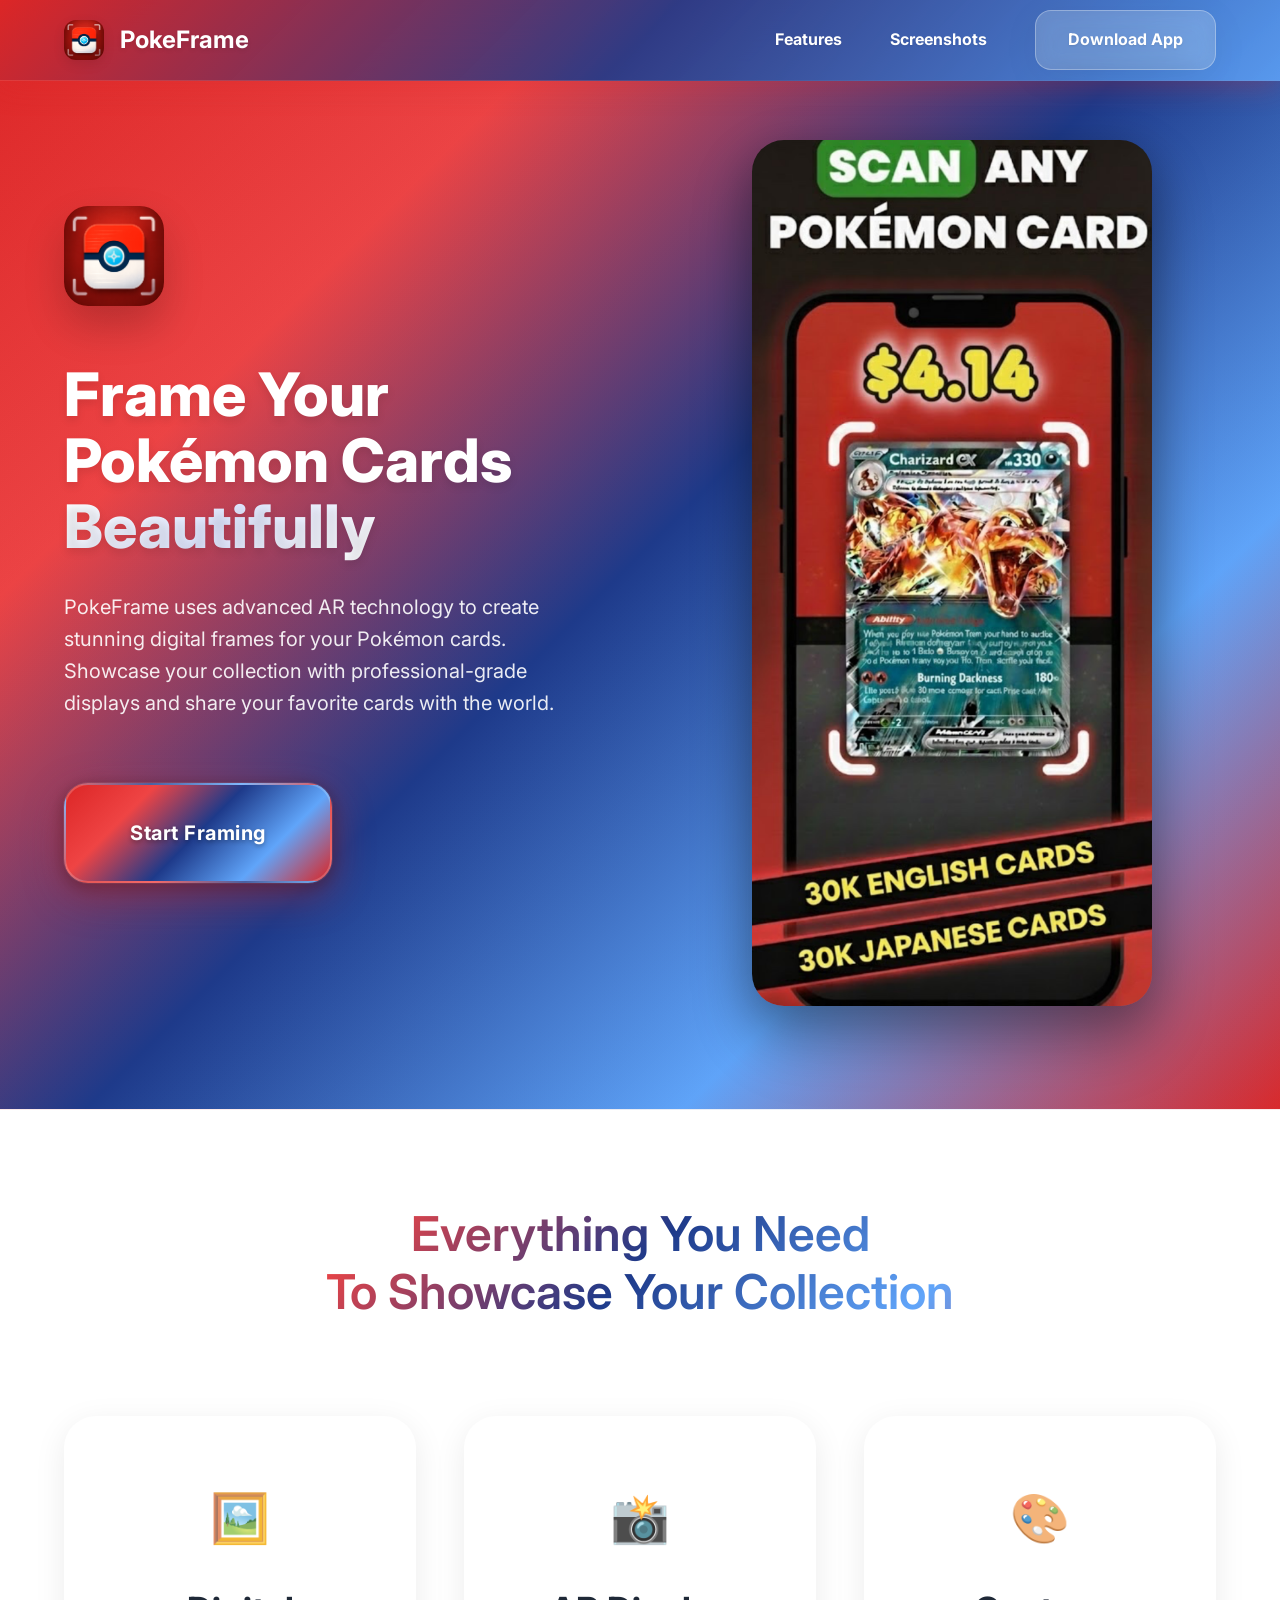
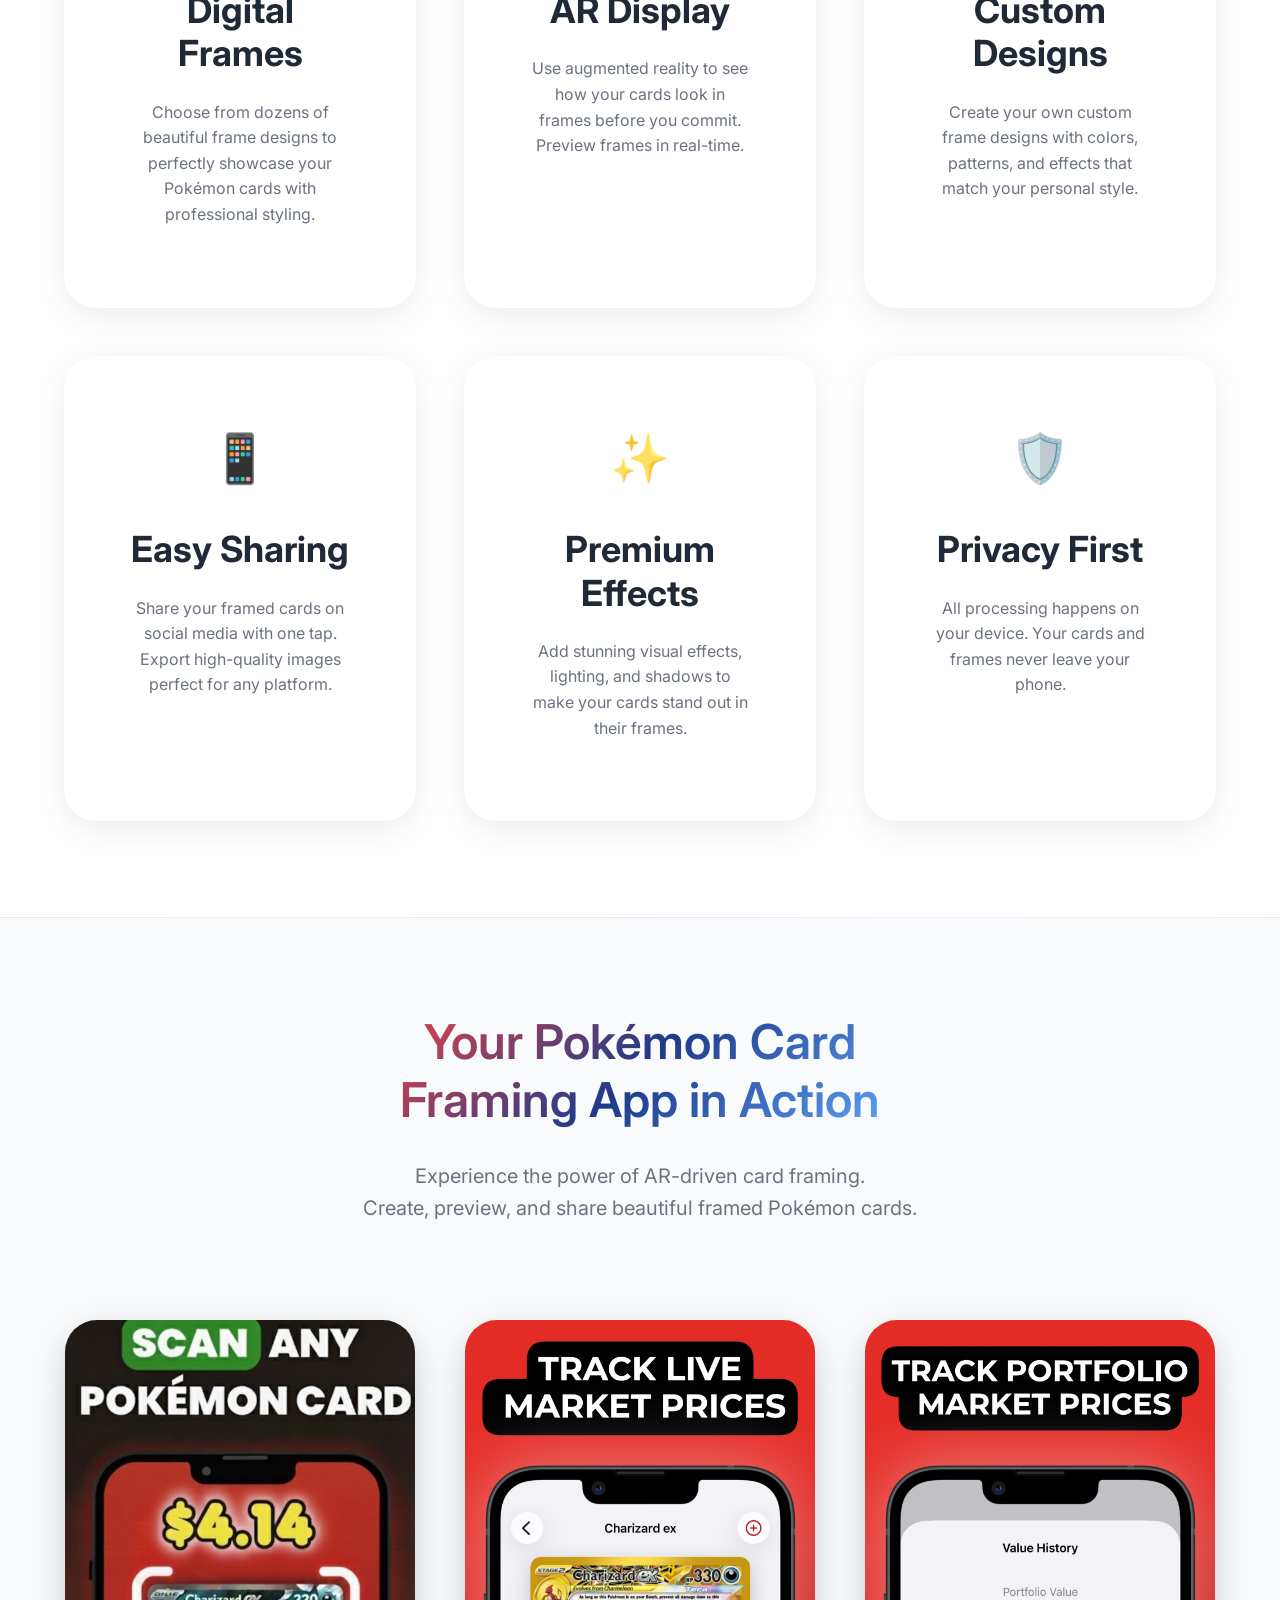
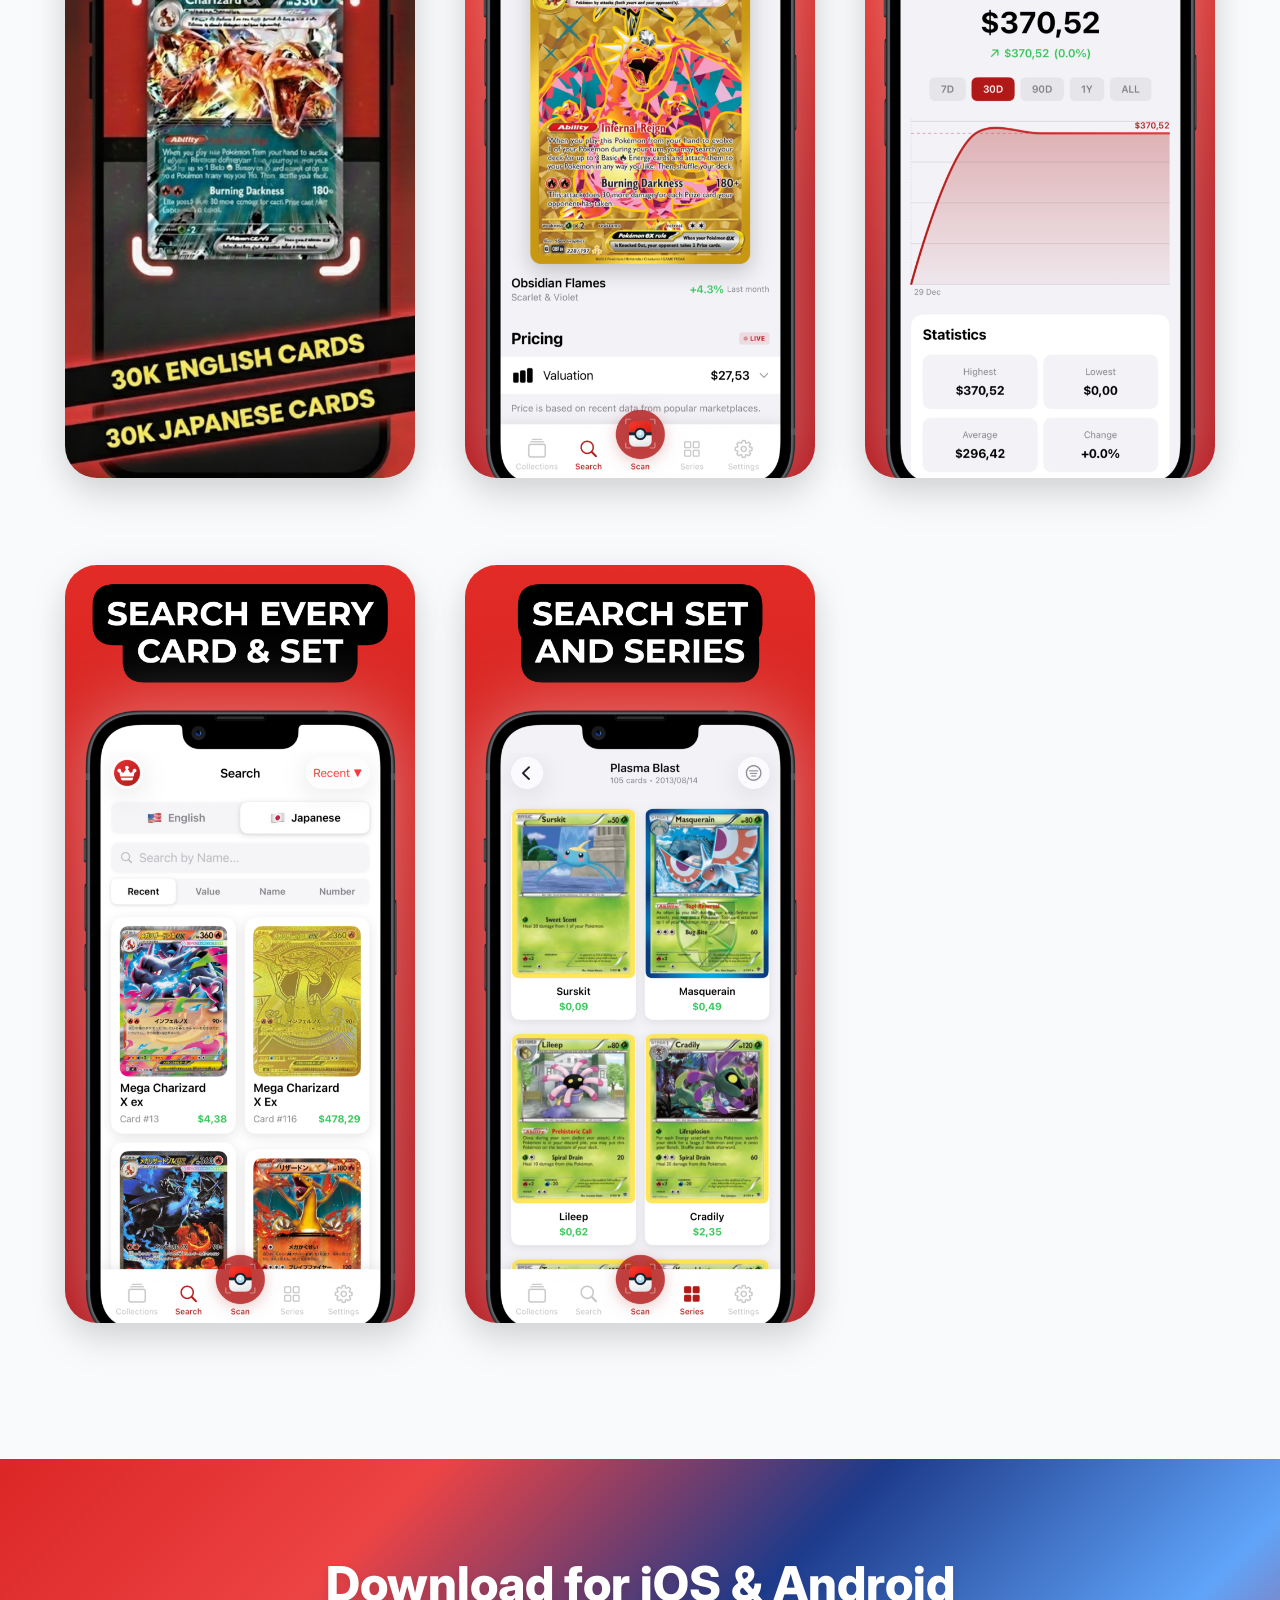
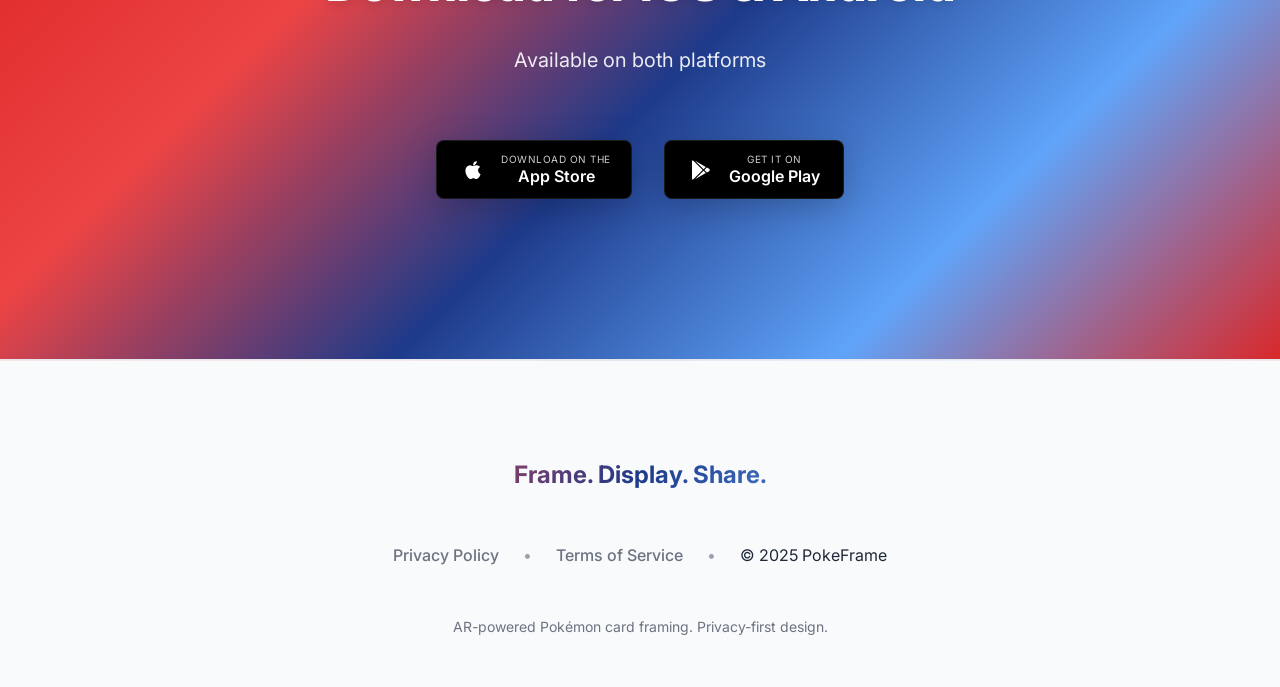
==== index.html @ 89353e00 "Add files via upload" ====
<!DOCTYPE html>
<html lang="en">
  <head>
    <meta charset="UTF-8" />
    <meta name="viewport" content="width=device-width, initial-scale=1.0" />
    <title>PokeFrame - Frame Your Pokémon Cards</title>
    <meta
      name="description"
      content="Frame and display your Pokémon cards with AR-powered technology. Create stunning digital frames and showcase your collection."
    />
    <meta
      name="keywords"
      content="pokemon cards, card frame, pokemon tcg, AR display, card showcase, collection display, mobile app, iOS, Android"
    />

    <!-- Open Graph / Facebook -->
    <meta property="og:type" content="website" />
    <meta property="og:url" content="https://pokeframe.app/" />
    <meta
      property="og:title"
      content="PokeFrame - Frame Your Pokémon Cards"
    />
    <meta
      property="og:description"
      content="Frame and display your Pokémon cards with AR-powered technology. Create stunning digital frames and showcase your collection."
    />
    <meta
      property="og:image"
      content="https://pokeframe.app/images/og-image.jpg"
    />

    <!-- Twitter -->
    <meta property="twitter:card" content="summary_large_image" />
    <meta property="twitter:url" content="https://pokeframe.app/" />
    <meta
      property="twitter:title"
      content="PokeFrame - Frame Your Pokémon Cards"
    />
    <meta
      property="twitter:description"
      content="Frame and display your Pokémon cards with AR-powered technology. Create stunning digital frames and showcase your collection."
    />
    <meta
      property="twitter:image"
      content="https://pokeframe.app/images/og-image.jpg"
    />

    <!-- Favicon -->
    <link rel="icon" type="image/png" href="images/icon.png" />

    <!-- CSS -->
    <link rel="stylesheet" href="styles.css" />

    <!-- Fonts -->
    <link rel="preconnect" href="https://fonts.googleapis.com" />
    <link rel="preconnect" href="https://fonts.gstatic.com" crossorigin />
    <link
      href="https://fonts.googleapis.com/css2?family=Inter:wght@300;400;500;600;700&display=swap"
      rel="stylesheet"
    />

    <!-- Structured Data -->
    <script type="application/ld+json">
      {
        "@context": "https://schema.org",
        "@type": "MobileApplication",
        "name": "PokeFrame",
        "description": "Frame and display your Pokémon cards with AR-powered technology",
        "operatingSystem": "iOS, Android",
        "applicationCategory": "Entertainment",
        "offers": {
          "@type": "Offer",
          "price": "0",
          "priceCurrency": "USD"
        }
      }
    </script>
  </head>
  <body>
    <!-- Navigation -->
    <nav class="navbar">
      <div class="nav-container">
        <div class="nav-logo">
          <img src="images/icon.png" alt="PokeFrame" class="logo" />
          <span class="logo-text">PokeFrame</span>
        </div>
        <div class="nav-menu">
          <a href="#features" class="nav-link">Features</a>
          <a href="#screenshots" class="nav-link">Screenshots</a>
          <a href="#download" class="nav-link download-btn">Download App</a>
        </div>
        <div class="nav-toggle">
          <span></span>
          <span></span>
          <span></span>
        </div>
      </div>
    </nav>

    <!-- Hero Section -->
    <section class="hero" id="hero">
      <div class="container">
        <div class="hero-content">
          <div class="hero-icon">
            <img src="images/icon.png" alt="PokeFrame" class="app-icon" />
          </div>
          <h1 class="hero-title">
            Frame Your Pokémon Cards<br />
            <span class="gradient-text">Beautifully</span>
          </h1>
          <p class="hero-subtitle">
            PokeFrame uses advanced AR technology to create stunning digital frames for your Pokémon cards. 
            Showcase your collection with professional-grade displays and share your favorite cards with the world.
          </p>
          <div class="hero-cta">
            <a href="#download" class="btn btn-primary">Start Framing</a>
          </div>
        </div>
        <div class="hero-screenshots">
          <div class="screenshot-main">
            <img
              src="images/1.png"
              alt="PokeFrame Card Framing Interface"
              class="main-screenshot"
            />
          </div>
        </div>
      </div>
    </section>

    <!-- Features Section -->
    <section class="features" id="features">
      <div class="container">
        <div class="section-header">
          <h2>Everything You Need<br />To Showcase Your Collection</h2>
        </div>
        <div class="features-grid">
          <div class="feature-card">
            <div class="feature-icon">🖼️</div>
            <h3>Digital Frames</h3>
            <p>
              Choose from dozens of beautiful frame designs to perfectly showcase 
              your Pokémon cards with professional styling.
            </p>
          </div>
          <div class="feature-card">
            <div class="feature-icon">📸</div>
            <h3>AR Display</h3>
            <p>
              Use augmented reality to see how your cards look in frames before 
              you commit. Preview frames in real-time.
            </p>
          </div>
          <div class="feature-card">
            <div class="feature-icon">🎨</div>
            <h3>Custom Designs</h3>
            <p>
              Create your own custom frame designs with colors, patterns, and 
              effects that match your personal style.
            </p>
          </div>
          <div class="feature-card">
            <div class="feature-icon">📱</div>
            <h3>Easy Sharing</h3>
            <p>
              Share your framed cards on social media with one tap. Export high-quality 
              images perfect for any platform.
            </p>
          </div>
          <div class="feature-card">
            <div class="feature-icon">✨</div>
            <h3>Premium Effects</h3>
            <p>
              Add stunning visual effects, lighting, and shadows to make your 
              cards stand out in their frames.
            </p>
          </div>
          <div class="feature-card">
            <div class="feature-icon">🛡️</div>
            <h3>Privacy First</h3>
            <p>
              All processing happens on your device. Your cards and frames 
              never leave your phone.
            </p>
          </div>
        </div>
      </div>
    </section>

    <!-- Screenshots Section -->
    <section class="screenshots" id="screenshots">
      <div class="container">
        <div class="section-header">
          <h2>Your Pokémon Card<br />Framing App in Action</h2>
          <p>
            Experience the power of AR-driven card framing.<br />
            Create, preview, and share beautiful framed Pokémon cards.
          </p>
        </div>
        <div class="screenshots-grid">
          <div class="screenshot">
            <img
              src="images/1.png"
              alt="PokeFrame Main Interface"
            />
          </div>
          <div class="screenshot">
            <img
              src="images/2.png"
              alt="PokeFrame Frame Selection"
            />
          </div>
          <div class="screenshot">
            <img
              src="images/3.png"
              alt="PokeFrame AR Preview"
            />
          </div>
          <div class="screenshot">
            <img
              src="images/4.png"
              alt="PokeFrame Customization"
            />
          </div>
          <div class="screenshot">
            <img
              src="images/5.png"
              alt="PokeFrame Sharing"
            />
          </div>
        </div>
      </div>
    </section>

    <!-- Download Section -->
    <section class="download" id="download">
      <div class="container">
        <div class="download-content">
          <h2>Download for iOS & Android</h2>
          <p>Available on both platforms</p>
          <div class="download-buttons">
            <a href="https://apps.apple.com/app/id6755980336" class="download-btn app-store">
              <div class="store-button">
                <div class="store-icon">
                  <svg width="24" height="24" viewBox="0 0 24 24" fill="currentColor">
                    <path d="M17.05 20.28c-.98.95-2.05.88-3.08.4-1.09-.5-2.08-.48-3.24 0-1.44.62-2.2.44-3.06-.4C2.79 15.25 3.51 7.59 9.05 7.31c1.35.07 2.29.74 3.08.8 1.18-.24 2.31-.93 3.57-.84 1.51.12 2.65.72 3.4 1.8-3.12 1.87-2.38 5.98.48 7.13-.57 1.5-1.31 2.99-2.54 4.09l.01-.01zM12.03 7.25c-.15-2.23 1.66-4.07 3.74-4.25.29 2.58-2.34 4.5-3.74 4.25z"/>
                  </svg>
                </div>
                <div class="store-text">
                  <div class="store-label">Download on the</div>
                  <div class="store-name">App Store</div>
                </div>
              </div>
            </a>
            <a href="#" class="download-btn google-play">
              <div class="store-button">
                <div class="store-icon">
                  <svg width="24" height="24" viewBox="0 0 24 24" fill="currentColor">
                    <path d="M3,20.5V3.5C3,2.91 3.34,2.39 3.84,2.15L13.69,12L3.84,21.85C3.34,21.6 3,21.09 3,20.5M16.81,15.12L6.05,21.34L14.54,12.85L16.81,15.12M20.16,10.81C20.5,11.08 20.75,11.5 20.75,12C20.75,12.5 20.53,12.9 20.18,13.18L17.89,14.5L15.39,12L17.89,9.5L20.16,10.81M6.05,2.66L16.81,8.88L14.54,11.15L6.05,2.66Z"/>
                  </svg>
                </div>
                <div class="store-text">
                  <div class="store-label">GET IT ON</div>
                  <div class="store-name">Google Play</div>
                </div>
              </div>
            </a>
          </div>
        </div>
      </div>
    </section>

    <!-- Footer -->
    <footer class="footer">
      <div class="container">
        <div class="footer-content">
          <div class="footer-tagline">
            <p>Frame. Display. Share.</p>
          </div>
          <div class="footer-links">
            <a href="privacy.html">Privacy Policy</a>
            <span class="separator">•</span>
            <a href="terms.html">Terms of Service</a>
            <span class="separator">•</span>
            <span>© 2025 PokeFrame</span>
          </div>
          <div class="footer-note">
            <p>AR-powered Pokémon card framing. Privacy-first design.</p>
          </div>
        </div>
      </div>
    </footer>

    <!-- JavaScript -->
    <script src="script.js"></script>
  </body>
</html>
---- styles.css ----
/* Reset and Base Styles */
* {
  margin: 0;
  padding: 0;
  box-sizing: border-box;
}

:root {
  /* Poké Ball themed Colors - Red/White/Blue */
  --primary: #DC2626;
  --primary-dark: #B91C1C;
  --primary-light: #EF4444;
  --secondary: #1E3A8A;
  --secondary-dark: #1E40AF;
  --accent: #60A5FA;
  --accent-dark: #3B82F6;
  --text-primary: #1F2937;
  --text-secondary: #6B7280;
  --text-light: #9CA3AF;
  --background: #FFFFFF;
  --background-alt: #F9FAFB;
  --border: #E5E7EB;
  --shadow: rgba(0, 0, 0, 0.08);
  --shadow-hover: rgba(0, 0, 0, 0.12);
  --gradient-primary: linear-gradient(
    135deg,
    #DC2626 0%,
    #EF4444 25%,
    #1E3A8A 50%,
    #60A5FA 75%,
    #DC2626 100%
  );
  --gradient-secondary: linear-gradient(135deg, #F9FAFB 0%, #F3F4F6 100%);
  --gradient-glow: linear-gradient(
    135deg,
    rgba(220, 38, 38, 0.15) 0%,
    rgba(30, 58, 138, 0.1) 50%,
    rgba(96, 165, 250, 0.1) 100%
  );

  /* Typography */
  --font-family: "Inter", -apple-system, BlinkMacSystemFont, "Segoe UI", Roboto,
    sans-serif;
  --font-size-xs: 0.75rem;
  --font-size-sm: 0.875rem;
  --font-size-base: 1rem;
  --font-size-lg: 1.125rem;
  --font-size-xl: 1.25rem;
  --font-size-2xl: 1.5rem;
  --font-size-3xl: 1.875rem;
  --font-size-4xl: 2.25rem;
  --font-size-5xl: 3rem;
  --font-size-6xl: 3.75rem;

  /* Spacing */
  --spacing-xs: 0.5rem;
  --spacing-sm: 1rem;
  --spacing-md: 1.5rem;
  --spacing-lg: 2rem;
  --spacing-xl: 3rem;
  --spacing-2xl: 4rem;
  --spacing-3xl: 6rem;

  /* Border Radius */
  --radius-sm: 0.375rem;
  --radius-md: 0.5rem;
  --radius-lg: 0.75rem;
  --radius-xl: 1rem;
  --radius-2xl: 1.5rem;
  --radius-3xl: 2rem;

  /* Transitions */
  --transition: all 0.3s ease;
  --transition-slow: all 0.5s ease;
  --transition-fast: all 0.15s ease;
}

/* Dark Mode */
@media (prefers-color-scheme: dark) {
  :root {
    --text-primary: #ffffff;
    --text-secondary: #D1D5DB;
    --text-light: #9CA3AF;
    --background: #111827;
    --background-alt: #1F2937;
    --border: #374151;
    --shadow: rgba(0, 0, 0, 0.3);
    --shadow-hover: rgba(0, 0, 0, 0.4);
  }
}

html {
  scroll-behavior: smooth;
}

body {
  font-family: var(--font-family);
  font-size: var(--font-size-base);
  line-height: 1.6;
  color: var(--text-primary);
  background: radial-gradient(
      circle at 50% 50%,
      rgba(220, 38, 38, 0.1) 0%,
      rgba(30, 58, 138, 0.08) 30%,
      rgba(96, 165, 250, 0.05) 60%,
      rgba(220, 38, 38, 0.02) 100%
    ),
    linear-gradient(135deg, #FFFFFF 0%, #F9FAFB 50%, #F3F4F6 100%);
  background-attachment: fixed;
  overflow-x: hidden;
}

/* Typography */
h1,
h2,
h3,
h4,
h5,
h6 {
  font-weight: 600;
  line-height: 1.2;
  margin-bottom: var(--spacing-sm);
}

h1 {
  font-size: var(--font-size-6xl);
}
h2 {
  font-size: var(--font-size-5xl);
}
h3 {
  font-size: var(--font-size-4xl);
}
h4 {
  font-size: var(--font-size-3xl);
}
h5 {
  font-size: var(--font-size-2xl);
}
h6 {
  font-size: var(--font-size-xl);
}

p {
  margin-bottom: var(--spacing-sm);
  color: var(--text-secondary);
}

/* Container */
.container {
  max-width: 1200px;
  margin: 0 auto;
  padding: 0 var(--spacing-md);
}

/* Buttons */
.btn {
  display: inline-flex;
  align-items: center;
  gap: var(--spacing-xs);
  padding: var(--spacing-lg) var(--spacing-2xl);
  border: none;
  border-radius: var(--radius-2xl);
  font-size: var(--font-size-xl);
  font-weight: 600;
  text-decoration: none;
  cursor: pointer;
  transition: var(--transition);
  white-space: nowrap;
  position: relative;
  overflow: hidden;
  min-width: 200px;
  justify-content: center;
}

.btn::before {
  content: "";
  position: absolute;
  top: 0;
  left: -100%;
  width: 100%;
  height: 100%;
  background: linear-gradient(
    90deg,
    transparent,
    rgba(255, 255, 255, 0.2),
    transparent
  );
  transition: var(--transition-slow);
}

.btn:hover::before {
  left: 100%;
}

.btn-primary {
  background: var(--gradient-primary);
  color: white;
  box-shadow: 0 12px 40px rgba(220, 38, 38, 0.4), 0 4px 16px rgba(0, 0, 0, 0.2),
    0 0 0 1px rgba(255, 255, 255, 0.1);
  transform: translateY(0);
  border: 2px solid rgba(255, 255, 255, 0.2);
  backdrop-filter: blur(10px);
  text-shadow: 0 2px 4px rgba(0, 0, 0, 0.3);
  font-weight: 700;
  letter-spacing: 0.5px;
  filter: drop-shadow(0 4px 8px rgba(0, 0, 0, 0.2));
}

.btn-primary:hover {
  transform: translateY(-6px);
  box-shadow: 0 20px 60px rgba(220, 38, 38, 0.5), 0 8px 24px rgba(0, 0, 0, 0.3),
    0 0 0 2px rgba(255, 255, 255, 0.3);
  border-color: rgba(255, 255, 255, 0.4);
  text-shadow: 0 2px 6px rgba(0, 0, 0, 0.4);
  filter: drop-shadow(0 8px 16px rgba(0, 0, 0, 0.3)) brightness(1.1);
}

/* Navigation */
.navbar {
  position: fixed;
  top: 0;
  left: 0;
  right: 0;
  background: linear-gradient(
    135deg,
    rgba(220, 38, 38, 0.95) 0%,
    rgba(30, 58, 138, 0.9) 50%,
    rgba(96, 165, 250, 0.85) 100%
  );
  backdrop-filter: blur(20px);
  border-bottom: 1px solid rgba(255, 255, 255, 0.1);
  z-index: 1000;
  transition: var(--transition);
  box-shadow: 0 4px 30px rgba(220, 38, 38, 0.3);
}

.nav-container {
  max-width: 1200px;
  margin: 0 auto;
  padding: 0 var(--spacing-md);
  display: flex;
  align-items: center;
  justify-content: space-between;
  height: 80px;
}

.nav-logo {
  display: flex;
  align-items: center;
  gap: var(--spacing-sm);
}

.logo {
  width: 40px;
  height: 40px;
  border-radius: var(--radius-lg);
  box-shadow: 0 4px 12px rgba(0, 0, 0, 0.1);
  transition: var(--transition);
}

.logo:hover {
  transform: scale(1.1);
}

.logo-text {
  font-size: var(--font-size-2xl);
  font-weight: 700;
  color: white;
  text-shadow: 0 2px 4px rgba(0, 0, 0, 0.1);
}

.nav-menu {
  display: flex;
  align-items: center;
  gap: var(--spacing-xl);
}

.nav-link {
  color: rgba(255, 255, 255, 0.95);
  text-decoration: none;
  font-weight: 600;
  transition: var(--transition);
  position: relative;
  padding: var(--spacing-xs) 0;
  text-shadow: 0 1px 2px rgba(0, 0, 0, 0.1);
}

.nav-link::after {
  content: "";
  position: absolute;
  bottom: 0;
  left: 0;
  width: 0;
  height: 2px;
  background: white;
  transition: var(--transition);
}

.nav-link:hover {
  color: white;
  text-shadow: 0 2px 4px rgba(0, 0, 0, 0.2);
}

.nav-link:hover::after {
  width: 100%;
  box-shadow: 0 0 8px rgba(255, 255, 255, 0.3);
}

.nav-link.download-btn {
  background: rgba(255, 255, 255, 0.2);
  color: white;
  padding: var(--spacing-sm) var(--spacing-lg);
  border-radius: var(--radius-xl);
  border: 1px solid rgba(255, 255, 255, 0.3);
  backdrop-filter: blur(10px);
}

.nav-link.download-btn:hover {
  background: rgba(255, 255, 255, 0.3);
  transform: translateY(-2px);
}

.nav-toggle {
  display: none;
  flex-direction: column;
  cursor: pointer;
}

.nav-toggle span {
  width: 25px;
  height: 3px;
  background: white;
  margin: 3px 0;
  transition: var(--transition);
}

/* Hero Section */
.hero {
  padding: 140px 0 var(--spacing-3xl);
  background: var(--gradient-primary);
  min-height: 100vh;
  display: flex;
  align-items: center;
  color: white;
  position: relative;
  overflow: hidden;
}

.hero::before {
  content: "";
  position: absolute;
  top: 0;
  left: 0;
  right: 0;
  bottom: 0;
  background: var(--gradient-glow);
  opacity: 0.3;
  animation: pulse 4s ease-in-out infinite;
}

@keyframes pulse {
  0%,
  100% {
    opacity: 0.3;
  }
  50% {
    opacity: 0.5;
  }
}

.hero .container {
  display: grid;
  grid-template-columns: 1fr 1fr;
  gap: var(--spacing-3xl);
  align-items: center;
  position: relative;
  z-index: 2;
}

.hero-content {
  max-width: 600px;
}

.hero-icon {
  margin-bottom: var(--spacing-xl);
  animation: float 6s ease-in-out infinite;
}

@keyframes float {
  0%,
  100% {
    transform: translateY(0px);
  }
  50% {
    transform: translateY(-10px);
  }
}

.app-icon {
  width: 100px;
  height: 100px;
  border-radius: var(--radius-2xl);
  box-shadow: 0 20px 40px rgba(0, 0, 0, 0.2);
  transition: var(--transition);
}

.app-icon:hover {
  transform: scale(1.05) rotate(5deg);
}

.hero-title {
  font-size: var(--font-size-6xl);
  font-weight: 800;
  line-height: 1.1;
  margin-bottom: var(--spacing-lg);
  color: white;
  text-shadow: 0 4px 8px rgba(0, 0, 0, 0.1);
}

.gradient-text {
  background: linear-gradient(135deg, #ffffff, #E0E7FF, #ffffff);
  -webkit-background-clip: text;
  -webkit-text-fill-color: transparent;
  background-clip: text;
  animation: shimmer 3s ease-in-out infinite;
}

@keyframes shimmer {
  0%,
  100% {
    background-position: 0% 50%;
  }
  50% {
    background-position: 100% 50%;
  }
}

.hero-subtitle {
  font-size: var(--font-size-xl);
  color: rgba(255, 255, 255, 0.9);
  margin-bottom: var(--spacing-2xl);
  line-height: 1.6;
  font-weight: 400;
}

.hero-cta {
  margin-bottom: var(--spacing-2xl);
}

.hero-screenshots {
  display: flex;
  flex-direction: column;
  gap: var(--spacing-xl);
  align-items: center;
  justify-content: center;
  animation: slideInRight 1s ease-out;
}

@keyframes slideInRight {
  from {
    opacity: 0;
    transform: translateX(50px);
  }
  to {
    opacity: 1;
    transform: translateX(0);
  }
}

.screenshot-main {
  position: relative;
}

.main-screenshot {
  width: 100%;
  max-width: 400px;
  height: auto;
  border-radius: var(--radius-3xl);
  box-shadow: 0 30px 60px rgba(0, 0, 0, 0.3);
  transition: var(--transition);
  filter: drop-shadow(0 10px 20px rgba(0, 0, 0, 0.2));
}

.main-screenshot:hover {
  transform: translateY(-10px) scale(1.02);
  box-shadow: 0 40px 80px rgba(0, 0, 0, 0.4);
}

/* Section Styles */
.section-header {
  text-align: center;
  margin-bottom: var(--spacing-3xl);
}

.section-header h2 {
  margin-bottom: var(--spacing-lg);
  background: var(--gradient-primary);
  -webkit-background-clip: text;
  -webkit-text-fill-color: transparent;
  background-clip: text;
}

.section-header p {
  font-size: var(--font-size-xl);
  max-width: 700px;
  margin: 0 auto;
  color: var(--text-secondary);
}

/* Features Section */
.features {
  padding: var(--spacing-3xl) 0;
  background: var(--background);
  position: relative;
}

.features::before {
  content: "";
  position: absolute;
  top: 0;
  left: 0;
  right: 0;
  height: 1px;
  background: var(--gradient-primary);
  opacity: 0.1;
}

.features-grid {
  display: grid;
  grid-template-columns: repeat(auto-fit, minmax(350px, 1fr));
  gap: var(--spacing-xl);
}

.feature-card {
  background: var(--background);
  padding: var(--spacing-2xl);
  border-radius: var(--radius-3xl);
  border: none;
  text-align: center;
  transition: var(--transition);
  box-shadow: 0 8px 32px var(--shadow);
  position: relative;
  overflow: hidden;
}

.feature-card::before {
  content: "";
  position: absolute;
  top: 0;
  left: 0;
  right: 0;
  height: 4px;
  background: var(--gradient-primary);
  transform: scaleX(0);
  transition: var(--transition);
}

.feature-card:hover {
  transform: translateY(-8px);
  box-shadow: 0 20px 60px var(--shadow-hover);
}

.feature-card:hover::before {
  transform: scaleX(1);
}

.feature-icon {
  font-size: 3rem;
  margin-bottom: var(--spacing-lg);
  opacity: 0.8;
  transition: var(--transition);
}

.feature-card:hover .feature-icon {
  transform: scale(1.1);
  opacity: 1;
}

.feature-card h3 {
  margin-bottom: var(--spacing-md);
  font-weight: 700;
}

/* Screenshots Section */
.screenshots {
  padding: var(--spacing-3xl) 0;
  background: var(--background-alt);
  position: relative;
}

.screenshots::before {
  content: "";
  position: absolute;
  top: 0;
  left: 0;
  right: 0;
  height: 1px;
  background: var(--gradient-primary);
  opacity: 0.1;
}

.screenshots-grid {
  display: grid;
  grid-template-columns: repeat(auto-fit, minmax(300px, 1fr));
  gap: var(--spacing-xl);
}

.screenshot {
  text-align: center;
  transition: var(--transition);
}

.screenshot img {
  width: 100%;
  max-width: 350px;
  height: auto;
  border-radius: var(--radius-3xl);
  margin-bottom: var(--spacing-lg);
  box-shadow: 0 20px 40px var(--shadow);
  transition: var(--transition);
  filter: drop-shadow(0 8px 16px rgba(0, 0, 0, 0.1));
}

.screenshot img:hover {
  transform: translateY(-8px) scale(1.02);
  box-shadow: 0 30px 60px var(--shadow-hover);
}

.screenshot h4 {
  margin-bottom: var(--spacing-sm);
  font-weight: 600;
}

/* Download Section */
.download {
  padding: var(--spacing-3xl) 0;
  background: var(--gradient-primary);
  color: white;
  text-align: center;
  position: relative;
  overflow: hidden;
}

.download::before {
  content: "";
  position: absolute;
  top: 0;
  left: 0;
  right: 0;
  bottom: 0;
  background: var(--gradient-glow);
  opacity: 0.2;
}

.download .container {
  position: relative;
  z-index: 2;
}

.download h2 {
  color: white;
  margin-bottom: var(--spacing-lg);
  font-size: var(--font-size-5xl);
  font-weight: 800;
  text-shadow: 0 4px 8px rgba(0, 0, 0, 0.1);
}

.download p {
  color: rgba(255, 255, 255, 0.9);
  font-size: var(--font-size-xl);
  margin-bottom: var(--spacing-2xl);
  font-weight: 400;
}

.download-buttons {
  display: flex;
  justify-content: center;
  gap: var(--spacing-lg);
  margin-bottom: var(--spacing-2xl);
  flex-wrap: wrap;
}

.download-btn {
  transition: var(--transition);
  filter: drop-shadow(0 8px 16px rgba(0, 0, 0, 0.2));
  text-decoration: none;
}

.download-btn:hover {
  transform: translateY(-4px);
  filter: drop-shadow(0 12px 24px rgba(0, 0, 0, 0.3));
  text-decoration: none;
}

.store-button {
  display: flex;
  align-items: center;
  gap: 12px;
  background: #000;
  color: #fff;
  padding: 12px 20px;
  border-radius: 8px;
  min-width: 180px;
  transition: all 0.3s ease;
  text-decoration: none;
  border: 1px solid rgba(255, 255, 255, 0.1);
}

.store-button:hover {
  background: #1a1a1a;
  transform: translateY(-2px);
  color: #fff;
  text-decoration: none;
  border-color: rgba(255, 255, 255, 0.2);
  box-shadow: 0 8px 24px rgba(0, 0, 0, 0.3);
}

.store-icon {
  display: flex;
  align-items: center;
  justify-content: center;
  width: 32px;
  height: 32px;
  flex-shrink: 0;
  border-radius: 4px;
  overflow: visible;
}

.store-icon svg {
  width: 24px;
  height: 24px;
  fill: currentColor;
}

.store-text {
  display: flex;
  flex-direction: column;
  line-height: 1.2;
}

.store-label {
  font-size: 10px;
  font-weight: 400;
  opacity: 0.8;
  text-transform: uppercase;
  letter-spacing: 0.5px;
  color: #fff;
}

.store-name {
  font-size: 16px;
  font-weight: 600;
  margin-top: 2px;
  color: #fff;
}

.download-btn img {
  height: 70px;
  width: auto;
}

/* Footer */
.footer {
  background: var(--background-alt);
  padding: var(--spacing-3xl) 0 var(--spacing-lg);
  border-top: 1px solid var(--border);
  position: relative;
}

.footer::before {
  content: "";
  position: absolute;
  top: 0;
  left: 0;
  right: 0;
  height: 1px;
  background: var(--gradient-primary);
  opacity: 0.1;
}

.footer-content {
  text-align: center;
}

.footer-tagline {
  margin-bottom: var(--spacing-xl);
}

.footer-tagline p {
  font-size: var(--font-size-2xl);
  font-weight: 700;
  color: var(--text-primary);
  background: var(--gradient-primary);
  -webkit-background-clip: text;
  -webkit-text-fill-color: transparent;
  background-clip: text;
}

.footer-links {
  display: flex;
  justify-content: center;
  align-items: center;
  gap: var(--spacing-md);
  margin-bottom: var(--spacing-xl);
  flex-wrap: wrap;
}

.footer-links a {
  color: var(--text-secondary);
  text-decoration: none;
  transition: var(--transition);
  font-weight: 500;
}

.footer-links a:hover {
  color: var(--primary);
  transform: translateY(-2px);
}

.separator {
  color: var(--text-light);
}

.footer-note {
  color: var(--text-light);
  font-size: var(--font-size-sm);
}

/* Responsive Design */
@media (max-width: 1024px) {
  .hero .container {
    gap: var(--spacing-2xl);
  }

  .hero-title {
    font-size: var(--font-size-5xl);
  }

  .main-screenshot {
    max-width: 350px;
  }

  .features-grid {
    grid-template-columns: repeat(auto-fit, minmax(300px, 1fr));
  }
}

@media (max-width: 768px) {
  .nav-menu {
    display: none;
  }

  .nav-toggle {
    display: flex;
  }

  .hero {
    text-align: center;
    padding: 120px 0 var(--spacing-2xl);
  }

  .hero .container {
    grid-template-columns: 1fr;
    gap: var(--spacing-2xl);
  }

  .hero-content {
    order: 2;
  }

  .hero-screenshots {
    order: 1;
  }

  .hero-title {
    font-size: var(--font-size-4xl);
  }

  .hero-subtitle {
    font-size: var(--font-size-lg);
  }

  .features-grid {
    grid-template-columns: 1fr;
  }

  .screenshots-grid {
    grid-template-columns: repeat(auto-fit, minmax(280px, 1fr));
  }

  .download-buttons {
    flex-direction: column;
    align-items: center;
    gap: var(--spacing-md);
  }

  .store-button {
    min-width: 200px;
    padding: 14px 24px;
  }

  .footer-links {
    flex-direction: column;
    gap: var(--spacing-sm);
  }

  .separator {
    display: none;
  }
}

@media (max-width: 480px) {
  .container {
    padding: 0 var(--spacing-sm);
  }

  .hero-title {
    font-size: var(--font-size-3xl);
  }

  .hero-subtitle {
    font-size: var(--font-size-base);
  }

  .section-header h2 {
    font-size: var(--font-size-3xl);
  }

  .feature-card,
  .screenshot {
    padding: var(--spacing-xl);
  }

  .main-screenshot {
    max-width: 300px;
  }

  .download-btn img {
    height: 60px;
  }
}

/* Mobile Menu Styles */
.nav-menu.active {
  display: flex;
  position: absolute;
  top: 100%;
  left: 0;
  right: 0;
  background: linear-gradient(
    135deg,
    rgba(220, 38, 38, 0.98) 0%,
    rgba(30, 58, 138, 0.95) 50%,
    rgba(96, 165, 250, 0.92) 100%
  );
  flex-direction: column;
  padding: var(--spacing-xl);
  border-top: 1px solid rgba(255, 255, 255, 0.1);
  box-shadow: 0 8px 32px rgba(220, 38, 38, 0.3);
  gap: var(--spacing-md);
  backdrop-filter: blur(20px);
}

.nav-toggle.active span:nth-child(1) {
  transform: rotate(45deg) translate(5px, 5px);
}

.nav-toggle.active span:nth-child(2) {
  opacity: 0;
}

.nav-toggle.active span:nth-child(3) {
  transform: rotate(-45deg) translate(7px, -6px);
}

/* Animations */
@keyframes fadeInUp {
  from {
    opacity: 0;
    transform: translateY(30px);
  }
  to {
    opacity: 1;
    transform: translateY(0);
  }
}

.fade-in-up {
  animation: fadeInUp 0.6s ease-out;
}

/* Smooth scrolling for anchor links */
html {
  scroll-padding-top: 100px;
}

/* Image loading animation */
img {
  opacity: 0;
  transition: opacity 0.3s ease;
}

img.loaded {
  opacity: 1;
}

/* Focus styles for accessibility */
a:focus,
button:focus {
  outline: 2px solid var(--primary);
  outline-offset: 2px;
}

/* Active navigation link */
.nav-link.active {
  color: white !important;
  font-weight: 700;
  text-shadow: 0 1px 2px rgba(0, 0, 0, 0.2);
}

.nav-link.active::after {
  width: 100%;
  background: white;
  box-shadow: 0 0 8px rgba(255, 255, 255, 0.5);
}

/* Scrollbar styling */
::-webkit-scrollbar {
  width: 8px;
}

::-webkit-scrollbar-track {
  background: var(--background-alt);
}

::-webkit-scrollbar-thumb {
  background: var(--gradient-primary);
  border-radius: var(--radius-lg);
}

::-webkit-scrollbar-thumb:hover {
  background: var(--primary-dark);
}

/* Privacy Policy Page */
.privacy-content {
  padding: 120px 0 var(--spacing-2xl);
  background: var(--background);
  min-height: 100vh;
}

.privacy-header {
  text-align: center;
  margin-bottom: var(--spacing-2xl);
  padding-bottom: var(--spacing-lg);
  border-bottom: 1px solid var(--border);
}

.back-link {
  display: inline-block;
  color: var(--primary);
  text-decoration: none;
  font-weight: 500;
  margin-bottom: var(--spacing-md);
  transition: var(--transition);
}

.back-link:hover {
  color: var(--primary-dark);
}

.privacy-header h1 {
  margin-bottom: var(--spacing-sm);
  color: var(--text-primary);
}

.last-updated {
  color: var(--text-light);
  font-size: var(--font-size-sm);
}

.privacy-body {
  max-width: 800px;
  margin: 0 auto;
  line-height: 1.7;
}

.privacy-body h2 {
  color: var(--text-primary);
  margin-top: var(--spacing-xl);
  margin-bottom: var(--spacing-md);
  font-size: var(--font-size-2xl);
}

.privacy-body h3 {
  color: var(--text-primary);
  margin-top: var(--spacing-lg);
  margin-bottom: var(--spacing-sm);
  font-size: var(--font-size-xl);
}

.privacy-body p {
  margin-bottom: var(--spacing-md);
  color: var(--text-secondary);
}

.privacy-body ul {
  margin-bottom: var(--spacing-md);
  padding-left: var(--spacing-lg);
}

.privacy-body li {
  margin-bottom: var(--spacing-xs);
  color: var(--text-secondary);
}

.privacy-body a {
  color: var(--primary);
  text-decoration: none;
  transition: var(--transition);
}

.privacy-body a:hover {
  color: var(--primary-dark);
  text-decoration: underline;
}

/* Responsive Privacy Page */
@media (max-width: 768px) {
  .privacy-content {
    padding: 100px 0 var(--spacing-xl);
  }

  .privacy-body {
    padding: 0 var(--spacing-sm);
  }

  .privacy-body h2 {
    font-size: var(--font-size-xl);
  }

  .privacy-body h3 {
    font-size: var(--font-size-lg);
  }
}
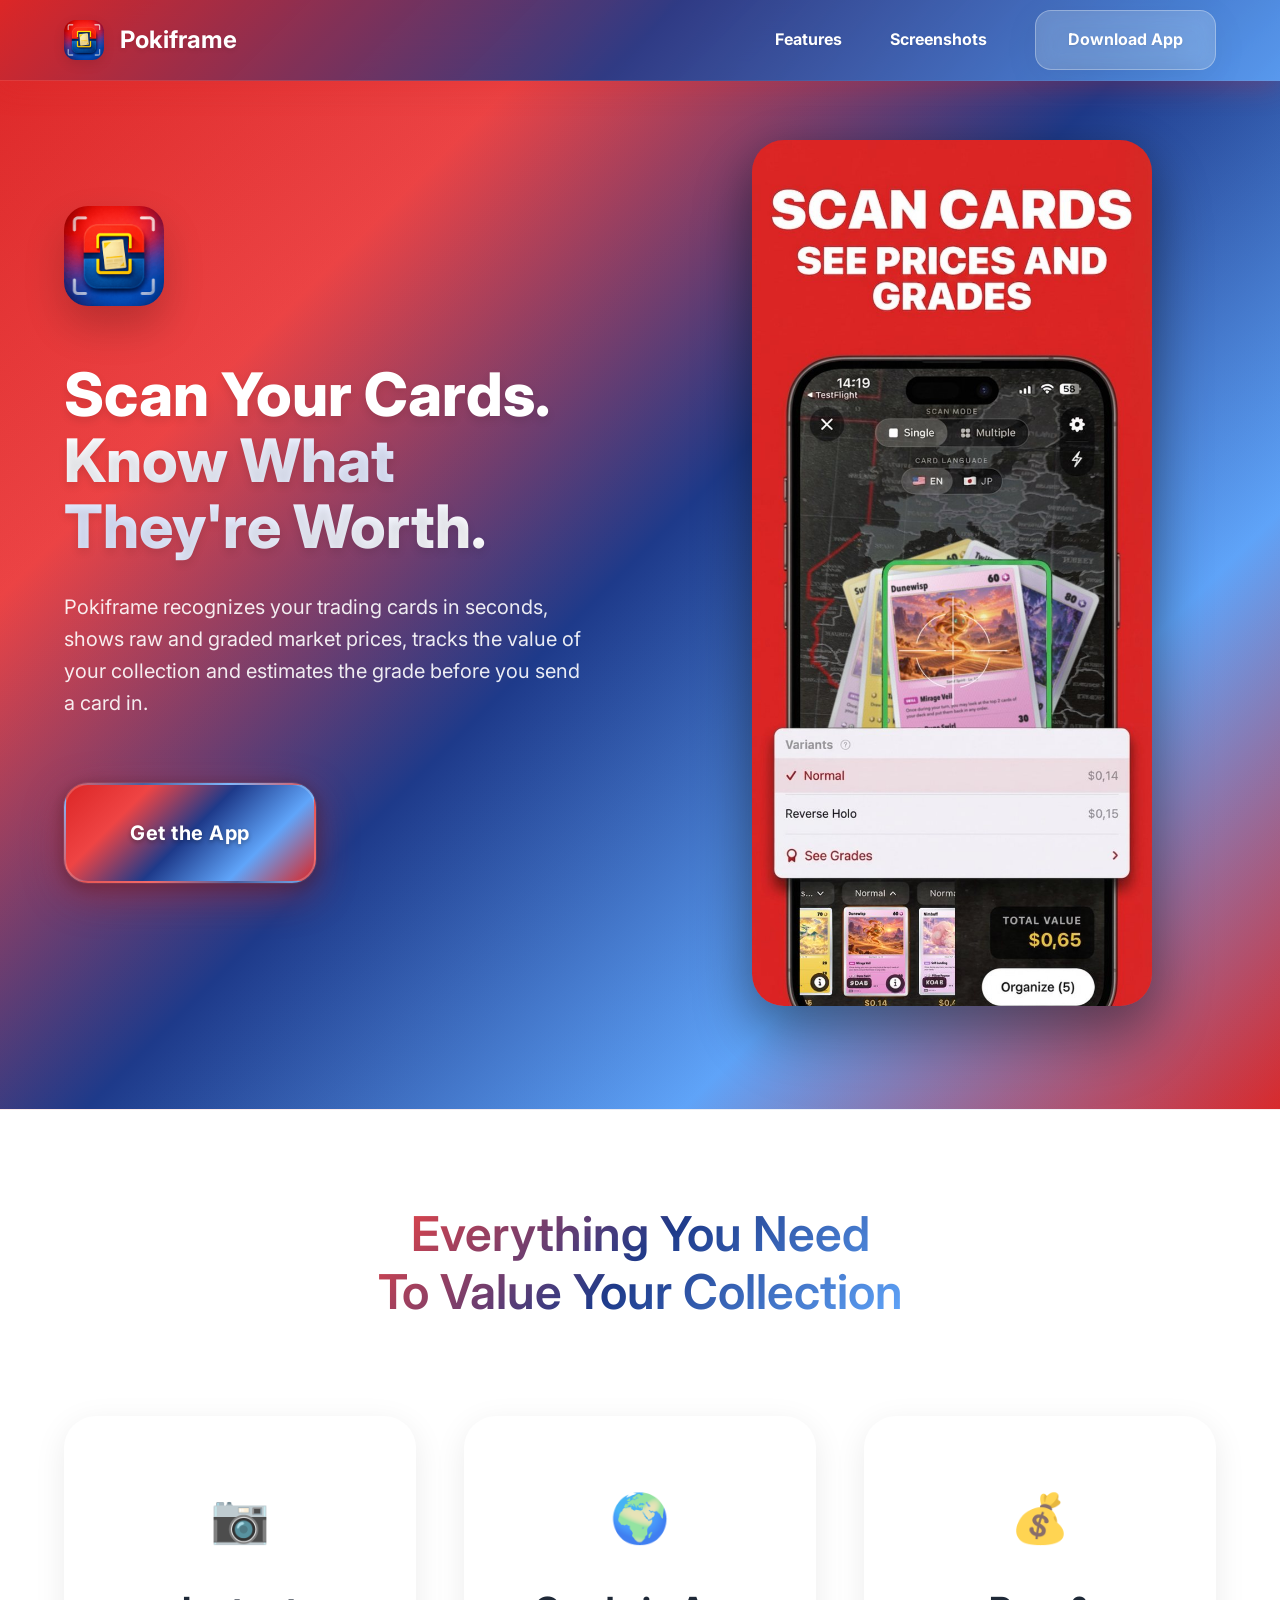
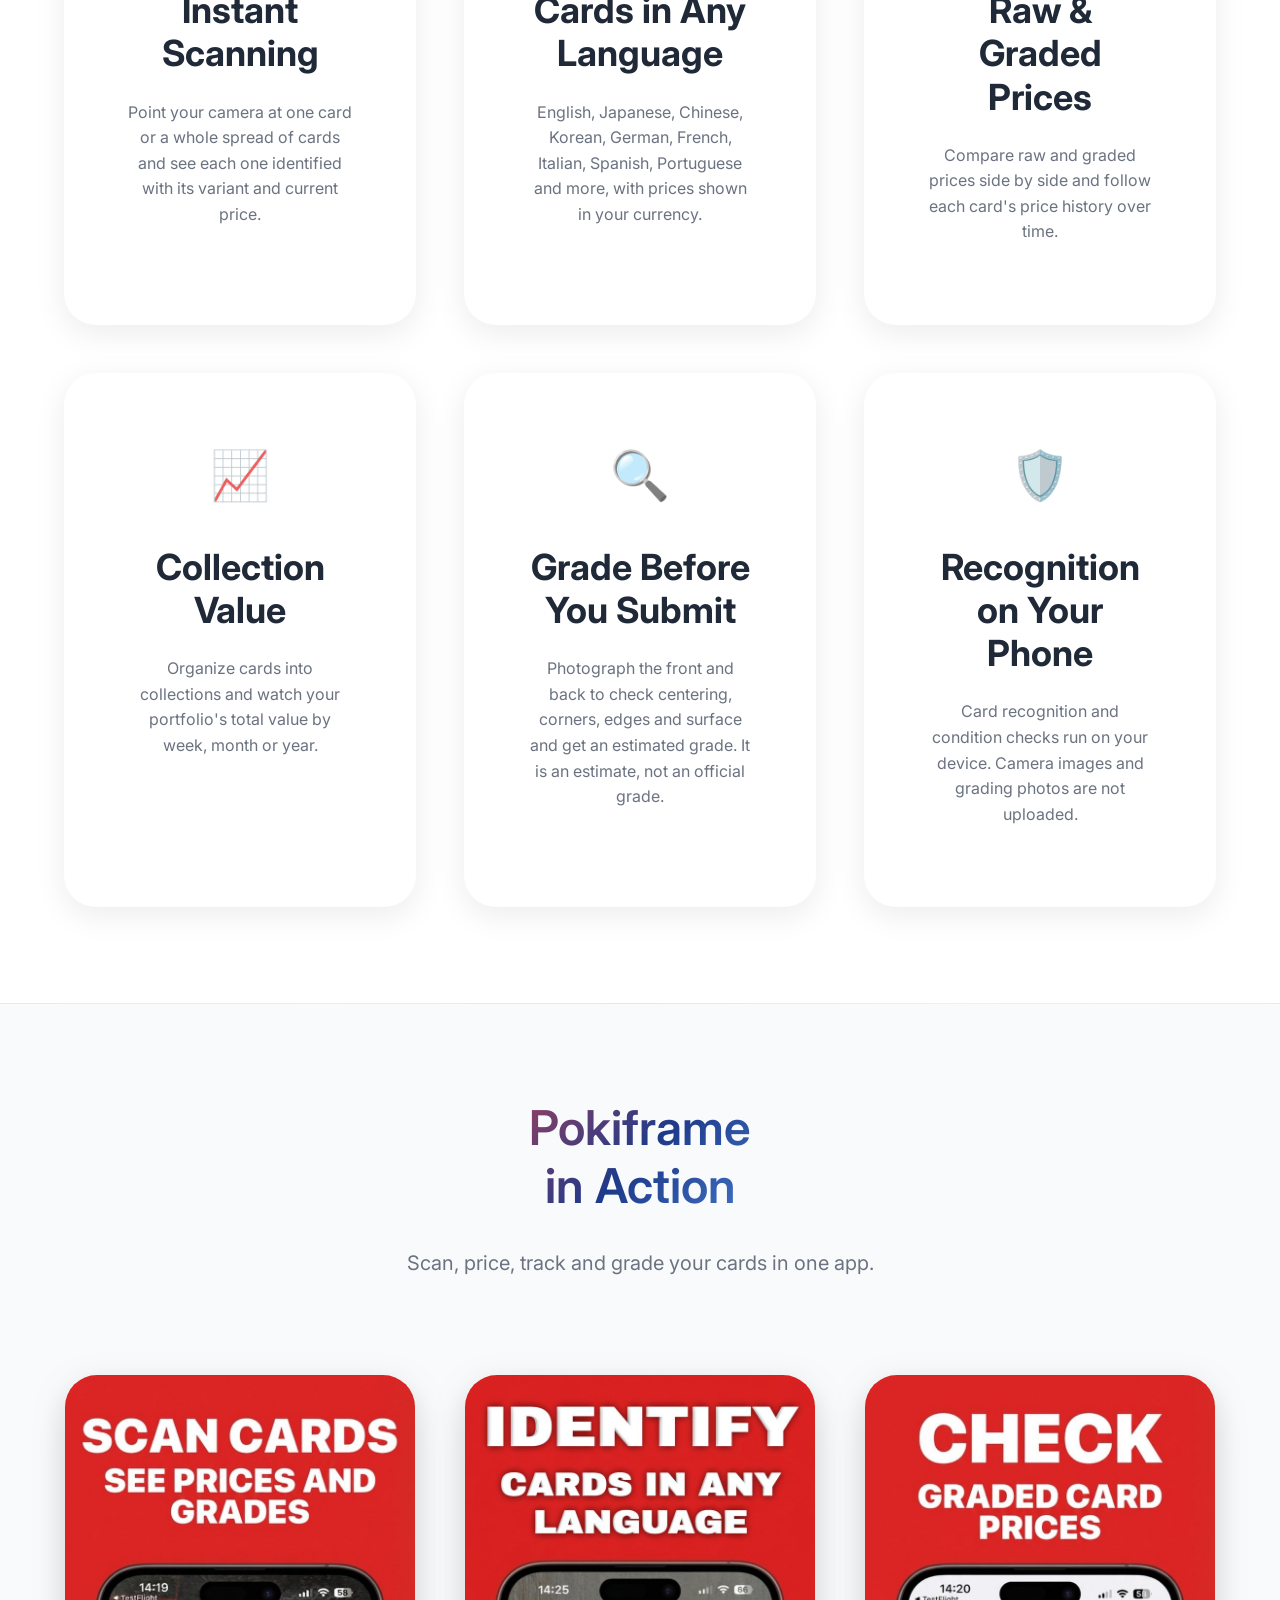
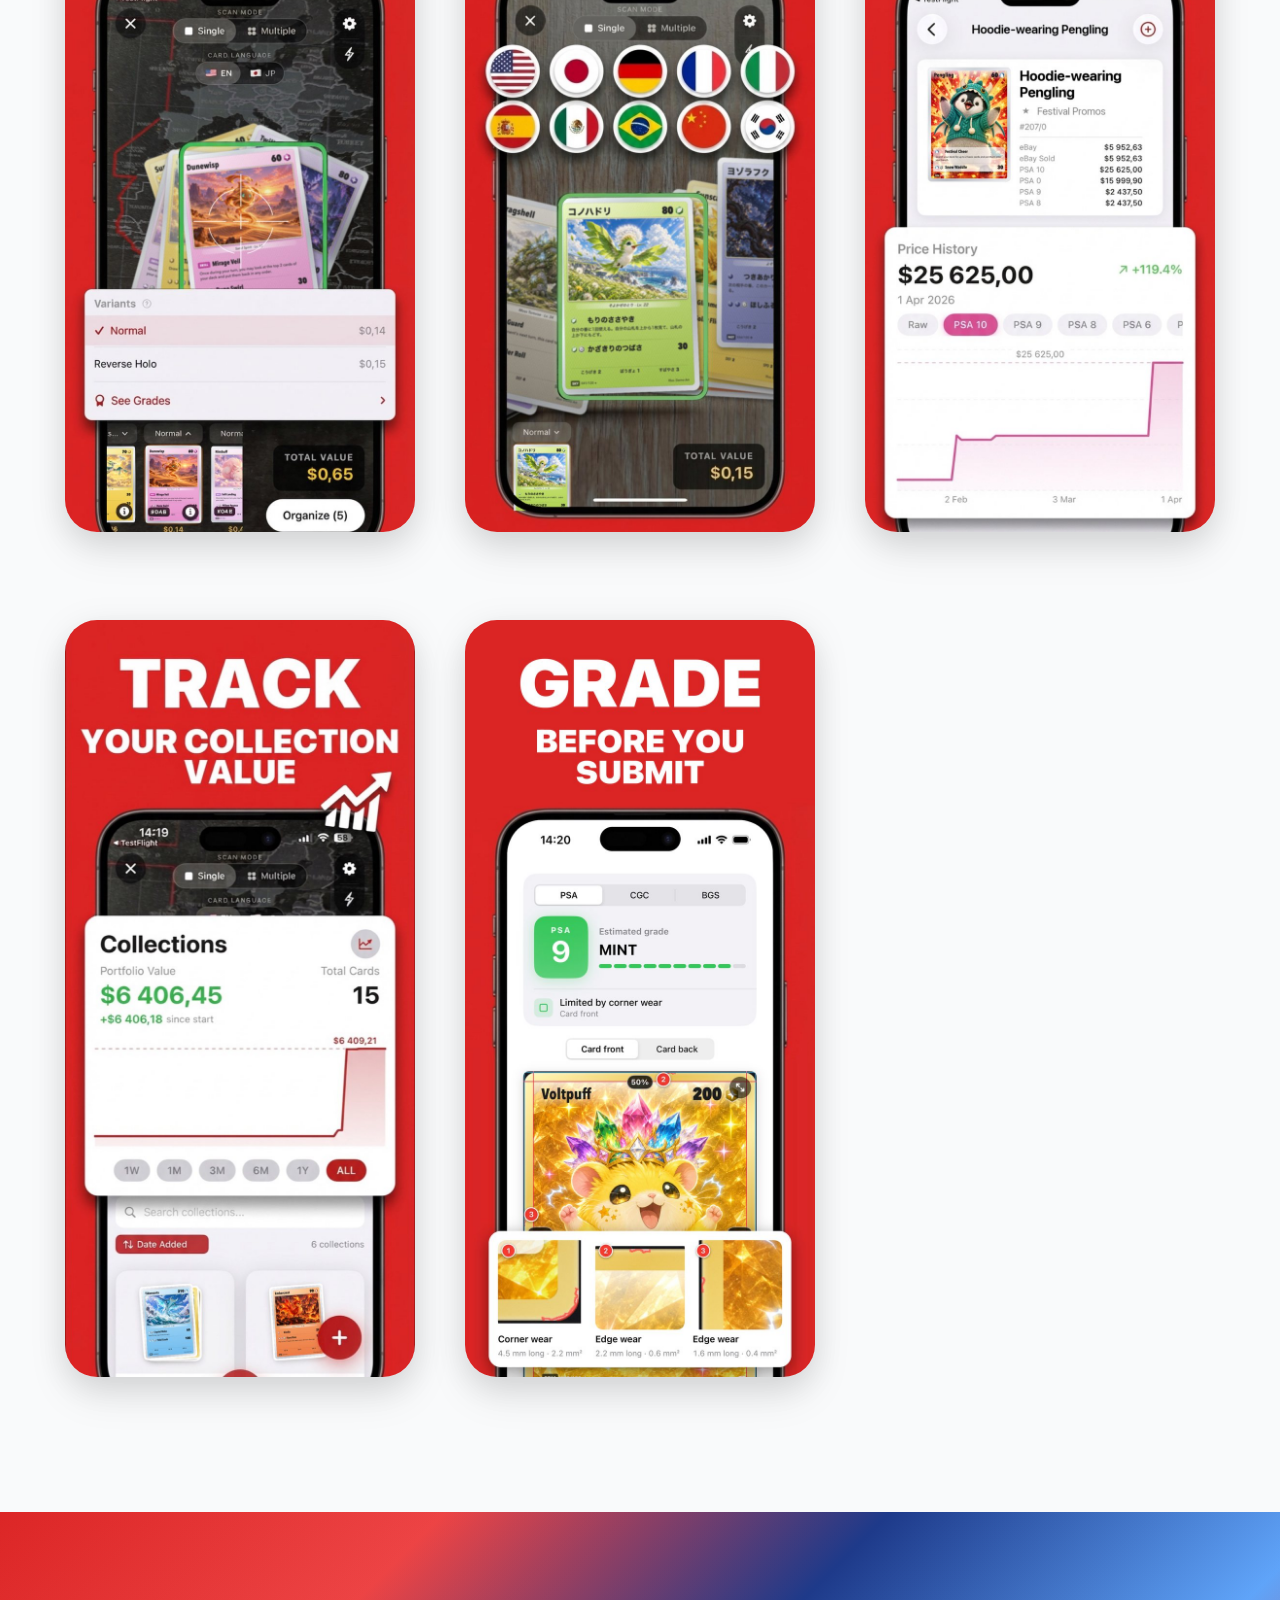
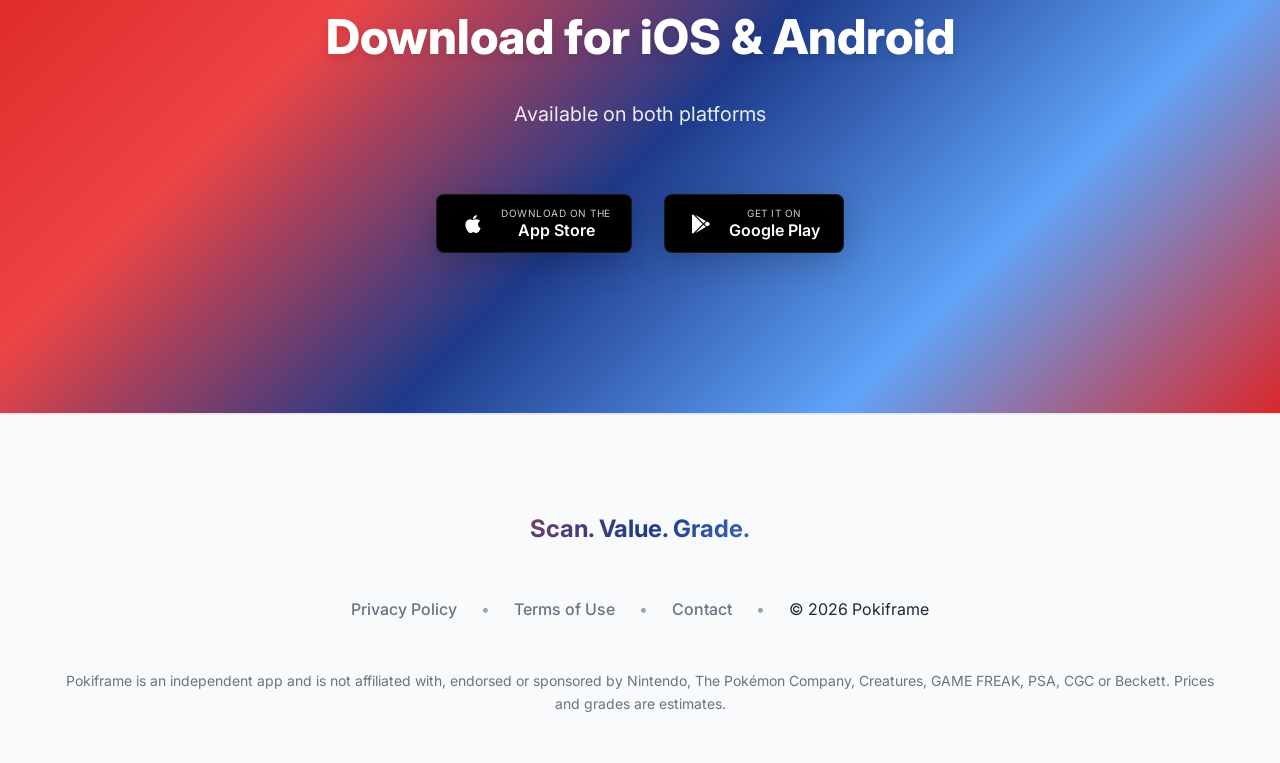
==== commit 5ab16d5e: "Rebrand site as Pokiframe: Card Value Scanner Replace the old PokeFrame (AR framing) content with th" ====
--- a/index.html
+++ b/index.html
@@ -3,50 +3,46 @@
   <head>
     <meta charset="UTF-8" />
     <meta name="viewport" content="width=device-width, initial-scale=1.0" />
-    <title>PokeFrame - Frame Your Pokémon Cards</title>
+    <title>Pokiframe: Card Value Scanner</title>
     <meta
       name="description"
-      content="Frame and display your Pokémon cards with AR-powered technology. Create stunning digital frames and showcase your collection."
+      content="Scan trading cards in any language, see raw and graded prices, track your collection's value and estimate grades before you submit."
     />
     <meta
       name="keywords"
-      content="pokemon cards, card frame, pokemon tcg, AR display, card showcase, collection display, mobile app, iOS, Android"
-    />
+      content="trading card scanner, tcg price checker, card value, card collection tracker, graded card prices, card grading estimate, iOS, Android"
+    />
+    <link rel="canonical" href="https://pokeframe.happread.com/" />
 
     <!-- Open Graph / Facebook -->
     <meta property="og:type" content="website" />
-    <meta property="og:url" content="https://pokeframe.app/" />
-    <meta
-      property="og:title"
-      content="PokeFrame - Frame Your Pokémon Cards"
-    />
+    <meta property="og:url" content="https://pokeframe.happread.com/" />
+    <meta property="og:title" content="Pokiframe: Card Value Scanner" />
     <meta
       property="og:description"
-      content="Frame and display your Pokémon cards with AR-powered technology. Create stunning digital frames and showcase your collection."
+      content="Scan trading cards in any language, see raw and graded prices, track your collection's value and estimate grades before you submit."
     />
     <meta
       property="og:image"
-      content="https://pokeframe.app/images/og-image.jpg"
+      content="https://pokeframe.happread.com/images/og-image.jpg"
     />
 
     <!-- Twitter -->
     <meta property="twitter:card" content="summary_large_image" />
-    <meta property="twitter:url" content="https://pokeframe.app/" />
-    <meta
-      property="twitter:title"
-      content="PokeFrame - Frame Your Pokémon Cards"
-    />
+    <meta property="twitter:url" content="https://pokeframe.happread.com/" />
+    <meta property="twitter:title" content="Pokiframe: Card Value Scanner" />
     <meta
       property="twitter:description"
-      content="Frame and display your Pokémon cards with AR-powered technology. Create stunning digital frames and showcase your collection."
+      content="Scan trading cards in any language, see raw and graded prices, track your collection's value and estimate grades before you submit."
     />
     <meta
       property="twitter:image"
-      content="https://pokeframe.app/images/og-image.jpg"
-    />
-
-    <!-- Favicon -->
-    <link rel="icon" type="image/png" href="images/icon.png" />
+      content="https://pokeframe.happread.com/images/og-image.jpg"
+    />
+
+    <!-- Icons -->
+    <link rel="icon" type="image/png" href="images/favicon.png" />
+    <link rel="apple-touch-icon" href="images/apple-touch-icon.png" />
 
     <!-- CSS -->
     <link rel="stylesheet" href="styles.css" />
@@ -64,10 +60,10 @@
       {
         "@context": "https://schema.org",
         "@type": "MobileApplication",
-        "name": "PokeFrame",
-        "description": "Frame and display your Pokémon cards with AR-powered technology",
+        "name": "Pokiframe: Card Value Scanner",
+        "description": "Scan trading cards, check raw and graded prices, track your collection's value and estimate grades.",
         "operatingSystem": "iOS, Android",
-        "applicationCategory": "Entertainment",
+        "applicationCategory": "UtilitiesApplication",
         "offers": {
           "@type": "Offer",
           "price": "0",
@@ -81,8 +77,8 @@
     <nav class="navbar">
       <div class="nav-container">
         <div class="nav-logo">
-          <img src="images/icon.png" alt="PokeFrame" class="logo" />
-          <span class="logo-text">PokeFrame</span>
+          <img src="images/icon.png" alt="Pokiframe" class="logo" />
+          <span class="logo-text">Pokiframe</span>
         </div>
         <div class="nav-menu">
           <a href="#features" class="nav-link">Features</a>
@@ -102,25 +98,26 @@
       <div class="container">
         <div class="hero-content">
           <div class="hero-icon">
-            <img src="images/icon.png" alt="PokeFrame" class="app-icon" />
+            <img src="images/icon.png" alt="Pokiframe app icon" class="app-icon" />
           </div>
           <h1 class="hero-title">
-            Frame Your Pokémon Cards<br />
-            <span class="gradient-text">Beautifully</span>
+            Scan Your Cards.<br />
+            <span class="gradient-text">Know What They're Worth.</span>
           </h1>
           <p class="hero-subtitle">
-            PokeFrame uses advanced AR technology to create stunning digital frames for your Pokémon cards. 
-            Showcase your collection with professional-grade displays and share your favorite cards with the world.
+            Pokiframe recognizes your trading cards in seconds, shows raw and graded
+            market prices, tracks the value of your collection and estimates the grade
+            before you send a card in.
           </p>
           <div class="hero-cta">
-            <a href="#download" class="btn btn-primary">Start Framing</a>
+            <a href="#download" class="btn btn-primary">Get the App</a>
           </div>
         </div>
         <div class="hero-screenshots">
           <div class="screenshot-main">
             <img
-              src="images/1.png"
-              alt="PokeFrame Card Framing Interface"
+              src="images/screen-1.jpg"
+              alt="Pokiframe scanner showing prices of the scanned cards"
               class="main-screenshot"
             />
           </div>
@@ -132,55 +129,55 @@
     <section class="features" id="features">
       <div class="container">
         <div class="section-header">
-          <h2>Everything You Need<br />To Showcase Your Collection</h2>
+          <h2>Everything You Need<br />To Value Your Collection</h2>
         </div>
         <div class="features-grid">
           <div class="feature-card">
-            <div class="feature-icon">🖼️</div>
-            <h3>Digital Frames</h3>
-            <p>
-              Choose from dozens of beautiful frame designs to perfectly showcase 
-              your Pokémon cards with professional styling.
-            </p>
-          </div>
-          <div class="feature-card">
-            <div class="feature-icon">📸</div>
-            <h3>AR Display</h3>
-            <p>
-              Use augmented reality to see how your cards look in frames before 
-              you commit. Preview frames in real-time.
-            </p>
-          </div>
-          <div class="feature-card">
-            <div class="feature-icon">🎨</div>
-            <h3>Custom Designs</h3>
-            <p>
-              Create your own custom frame designs with colors, patterns, and 
-              effects that match your personal style.
-            </p>
-          </div>
-          <div class="feature-card">
-            <div class="feature-icon">📱</div>
-            <h3>Easy Sharing</h3>
-            <p>
-              Share your framed cards on social media with one tap. Export high-quality 
-              images perfect for any platform.
-            </p>
-          </div>
-          <div class="feature-card">
-            <div class="feature-icon">✨</div>
-            <h3>Premium Effects</h3>
-            <p>
-              Add stunning visual effects, lighting, and shadows to make your 
-              cards stand out in their frames.
+            <div class="feature-icon">📷</div>
+            <h3>Instant Scanning</h3>
+            <p>
+              Point your camera at one card or a whole spread of cards and see each
+              one identified with its variant and current price.
+            </p>
+          </div>
+          <div class="feature-card">
+            <div class="feature-icon">🌍</div>
+            <h3>Cards in Any Language</h3>
+            <p>
+              English, Japanese, Chinese, Korean, German, French, Italian, Spanish,
+              Portuguese and more, with prices shown in your currency.
+            </p>
+          </div>
+          <div class="feature-card">
+            <div class="feature-icon">💰</div>
+            <h3>Raw &amp; Graded Prices</h3>
+            <p>
+              Compare raw and graded prices side by side and follow each card's
+              price history over time.
+            </p>
+          </div>
+          <div class="feature-card">
+            <div class="feature-icon">📈</div>
+            <h3>Collection Value</h3>
+            <p>
+              Organize cards into collections and watch your portfolio's total value
+              by week, month or year.
+            </p>
+          </div>
+          <div class="feature-card">
+            <div class="feature-icon">🔍</div>
+            <h3>Grade Before You Submit</h3>
+            <p>
+              Photograph the front and back to check centering, corners, edges and
+              surface and get an estimated grade. It is an estimate, not an official grade.
             </p>
           </div>
           <div class="feature-card">
             <div class="feature-icon">🛡️</div>
-            <h3>Privacy First</h3>
-            <p>
-              All processing happens on your device. Your cards and frames 
-              never leave your phone.
+            <h3>Recognition on Your Phone</h3>
+            <p>
+              Card recognition and condition checks run on your device. Camera
+              images and grading photos are not uploaded.
             </p>
           </div>
         </div>
@@ -191,42 +188,24 @@
     <section class="screenshots" id="screenshots">
       <div class="container">
         <div class="section-header">
-          <h2>Your Pokémon Card<br />Framing App in Action</h2>
-          <p>
-            Experience the power of AR-driven card framing.<br />
-            Create, preview, and share beautiful framed Pokémon cards.
-          </p>
+          <h2>Pokiframe<br />in Action</h2>
+          <p>Scan, price, track and grade your cards in one app.</p>
         </div>
         <div class="screenshots-grid">
           <div class="screenshot">
-            <img
-              src="images/1.png"
-              alt="PokeFrame Main Interface"
-            />
-          </div>
-          <div class="screenshot">
-            <img
-              src="images/2.png"
-              alt="PokeFrame Frame Selection"
-            />
-          </div>
-          <div class="screenshot">
-            <img
-              src="images/3.png"
-              alt="PokeFrame AR Preview"
-            />
-          </div>
-          <div class="screenshot">
-            <img
-              src="images/4.png"
-              alt="PokeFrame Customization"
-            />
-          </div>
-          <div class="screenshot">
-            <img
-              src="images/5.png"
-              alt="PokeFrame Sharing"
-            />
+            <img src="images/screen-1.jpg" alt="Scan cards and see prices and grades" loading="lazy" />
+          </div>
+          <div class="screenshot">
+            <img src="images/screen-2.jpg" alt="Identify cards in any language" loading="lazy" />
+          </div>
+          <div class="screenshot">
+            <img src="images/screen-3.jpg" alt="Check graded card prices and price history" loading="lazy" />
+          </div>
+          <div class="screenshot">
+            <img src="images/screen-4.jpg" alt="Track your collection value" loading="lazy" />
+          </div>
+          <div class="screenshot">
+            <img src="images/screen-5.jpg" alt="Estimate a card's grade before you submit it" loading="lazy" />
           </div>
         </div>
       </div>
@@ -236,7 +215,7 @@
     <section class="download" id="download">
       <div class="container">
         <div class="download-content">
-          <h2>Download for iOS & Android</h2>
+          <h2>Download for iOS &amp; Android</h2>
           <p>Available on both platforms</p>
           <div class="download-buttons">
             <a href="https://apps.apple.com/app/id6755980336" class="download-btn app-store">
@@ -252,7 +231,7 @@
                 </div>
               </div>
             </a>
-            <a href="#" class="download-btn google-play">
+            <a href="https://play.google.com/store/apps/details?id=com.happread.tcgscanner" class="download-btn google-play">
               <div class="store-button">
                 <div class="store-icon">
                   <svg width="24" height="24" viewBox="0 0 24 24" fill="currentColor">
@@ -275,17 +254,23 @@
       <div class="container">
         <div class="footer-content">
           <div class="footer-tagline">
-            <p>Frame. Display. Share.</p>
+            <p>Scan. Value. Grade.</p>
           </div>
           <div class="footer-links">
             <a href="privacy.html">Privacy Policy</a>
             <span class="separator">•</span>
-            <a href="terms.html">Terms of Service</a>
+            <a href="terms.html">Terms of Use</a>
             <span class="separator">•</span>
-            <span>© 2025 PokeFrame</span>
+            <a href="mailto:admhappread@gmail.com">Contact</a>
+            <span class="separator">•</span>
+            <span>© 2026 Pokiframe</span>
           </div>
           <div class="footer-note">
-            <p>AR-powered Pokémon card framing. Privacy-first design.</p>
+            <p>
+              Pokiframe is an independent app and is not affiliated with, endorsed or
+              sponsored by Nintendo, The Pokémon Company, Creatures, GAME FREAK, PSA,
+              CGC or Beckett. Prices and grades are estimates.
+            </p>
           </div>
         </div>
       </div>
